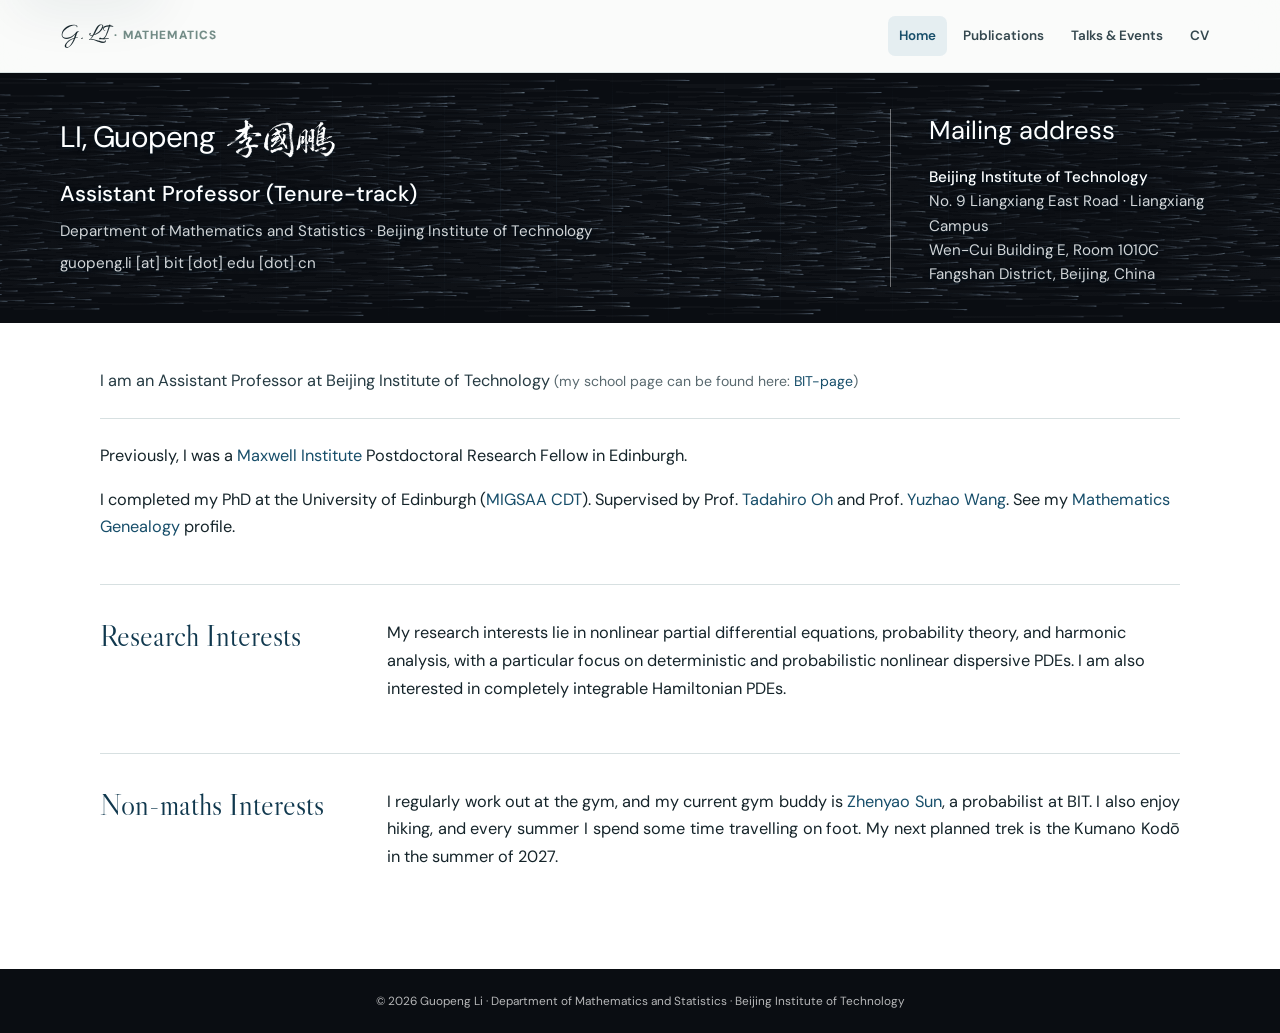
==== index.html @ e94bde42 "Animate denser ILW wave trains and a gradual Home opening" ====
<!doctype html>
<html lang="en">
<head>
  <!-- Google tag (gtag.js) -->
  <script async src="https://www.googletagmanager.com/gtag/js?id=G-VS8TDJE1BZ"></script>
  <script>
    window.dataLayer = window.dataLayer || [];
    function gtag(){dataLayer.push(arguments);}
    gtag('js', new Date());
    gtag('config', 'G-VS8TDJE1BZ');
  </script>
  <meta charset="utf-8">
  <meta name="viewport" content="width=device-width, initial-scale=1">
  <meta name="description" content="Academic homepage of Guopeng Li (李國鵬), Assistant Professor of Mathematics at Beijing Institute of Technology, working on nonlinear PDEs and harmonic analysis.">
  <meta name="theme-color" content="#123f57">
  <meta name="robots" content="index, follow">
  <title>Home · Guopeng Li</title>
  <link rel="canonical" href="https://guopengli-11.github.io/">
  <link rel="icon" href="/favicon.ico?v=black-g" sizes="16x16 32x32 48x48">
  <link rel="icon" href="/favicon.svg?v=black-g" type="image/svg+xml" sizes="any">
  <link rel="stylesheet" href="styles.css?v=20261124-13">
  <link rel="stylesheet" href="title-fonts.css?v=20260813-1">
  <script type="application/ld+json">
  {
    "@context": "https://schema.org",
    "@type": "Person",
    "name": "Guopeng Li",
    "alternateName": ["LI, Guopeng", "李國鵬"],
    "url": "https://guopengli-11.github.io/",
    "jobTitle": "Assistant Professor",
    "affiliation": {
      "@type": "CollegeOrUniversity",
      "name": "Beijing Institute of Technology"
    },
    "sameAs": [
      "https://math.bit.edu.cn/szdw/jgml/glyjrsxx/lgp/index.htm",
      "https://arxiv.org/a/li_g_5",
      "https://scholar.google.com/citations?user=P3JlFzUAAAAJ&hl=en",
      "https://www.mathgenealogy.org/id.php?id=293318"
    ]
  }
  </script>
</head>
<body>
  <a class="skip-link" href="#main">Skip to content</a>
  <header class="site-header">
    <div class="header-inner">
      <a class="wordmark" href="index.html">G. LI <span>· Mathematics</span></a>
      <nav aria-label="Primary navigation"><ul class="nav-list">
        <li><a href="index.html" aria-current="page">Home</a></li>
        <li><a href="publications.html">Publications</a></li>
        <li><a href="talks.html">Talks & Events</a></li>
        <li><a href="cv.html">CV</a></li>
      </ul></nav>
    </div>
  </header>
  <main id="main">
    <section class="hero home-wave-hero">
      <canvas class="home-ilw-canvas" aria-hidden="true"></canvas>
      <div class="hero-inner">
        <div class="hero-copy">
          <h1>LI, Guopeng <img class="chinese-name-mark" src="assets/chinese-name-mifu.webp" alt="李國鵬"></h1>
          <p class="hero-role">Assistant Professor (Tenure-track)</p>
          <p class="hero-affiliation">Department of Mathematics and Statistics · Beijing Institute of Technology</p>
          <p class="hero-email"><span>guopeng.li [at] bit [dot] edu [dot] cn</span></p>
        </div>
        <address class="hero-address"><h2>Mailing address</h2><p><strong class="hero-address-institution">Beijing Institute of Technology</strong><br>No. 9 Liangxiang East Road · Liangxiang Campus<br>Wen-Cui Building E, Room 1010C<br>Fangshan District, Beijing, China</p></address>
      </div>
    </section>
    <section class="page-main alt"><div class="section-inner home-profile">
      <div class="prose profile-intro">
        <div class="career-stage">
          <p class="lead">I am an Assistant Professor at Beijing Institute of Technology <span class="school-page">(my school page can be found here: <a href="https://math.bit.edu.cn/szdw/jgml/glyjrsxx/lgp/index.htm">BIT-page</a>)</span></p>
        </div>
        <div class="career-stage">
          <p>Previously, I was a <a href="https://www.maxwell.ac.uk/">Maxwell Institute</a> Postdoctoral Research Fellow in Edinburgh.</p>
          <p>I completed my PhD at the University of Edinburgh (<a href="https://www.maxwell.ac.uk/graduate-school/">MIGSAA CDT</a>). Supervised by Prof. <a href="https://www.maths.ed.ac.uk/~toh/">Tadahiro Oh</a> and Prof. <a href="https://web.mat.bham.ac.uk/Y.Wang/">Yuzhao Wang</a>. See my <a href="https://www.mathgenealogy.org/id.php?id=293318">Mathematics Genealogy</a> profile.</p>
        </div>
      </div>
      <div class="profile-section"><h2>Research Interests</h2><div class="prose">
        <p>My research interests lie in nonlinear partial differential equations, probability theory, and harmonic analysis, with a particular focus on deterministic and probabilistic nonlinear dispersive PDEs. I am also interested in completely integrable Hamiltonian PDEs.</p>
      </div></div>
      <div class="profile-section non-maths-section"><h2>Non-maths Interests</h2><div class="prose"><p>I regularly work out at the gym, and my current gym buddy is <a href="https://zhenyao-sun.github.io/">Zhenyao Sun</a>, a probabilist at BIT. I also enjoy hiking, and every summer I spend some time travelling on foot. My next planned trek is the Kumano Kodō in the summer of 2027.</p></div></div>
    </div></section>
  </main>
  <footer>
    <div class="footer-inner">
      <div class="footer-bottom"><span>© <span id="year"></span> Guopeng Li · Department of Mathematics and Statistics · Beijing Institute of Technology</span></div>
    </div>
  </footer>
  <script src="site.js"></script>
  <script type="module" src="ilw-hero.js?v=20261124-9"></script>
</body>
</html>
---- styles.css ----
/* Fonts are served from this repository so the site has no Google Fonts dependency. */
    @font-face {
      font-family: "Allura";
      src: url("assets/fonts/allura-latin-400-normal.woff2?v=20260720-2") format("woff2");
      font-style: normal;
      font-weight: 400;
      font-display: swap;
    }
    @font-face {
      font-family: "DM Sans";
      src: url("assets/fonts/dm-sans-latin-400-normal.woff2") format("woff2");
      font-style: normal;
      font-weight: 400;
      font-display: swap;
    }
    @font-face {
      font-family: "DM Sans";
      src: url("assets/fonts/dm-sans-latin-500-normal.woff2") format("woff2");
      font-style: normal;
      font-weight: 500;
      font-display: swap;
    }
    @font-face {
      font-family: "DM Sans";
      src: url("assets/fonts/dm-sans-latin-600-normal.woff2") format("woff2");
      font-style: normal;
      font-weight: 600;
      font-display: swap;
    }
    @font-face {
      font-family: "DM Sans";
      src: url("assets/fonts/dm-sans-latin-700-normal.woff2") format("woff2");
      font-style: normal;
      font-weight: 700;
      font-display: swap;
    }
    @font-face {
      font-family: "Libre Caslon Display";
      src: url("assets/fonts/libre-caslon-display-latin-400-normal.woff2") format("woff2");
      font-style: normal;
      font-weight: 400;
      font-display: swap;
    }

    :root {
      --paper: #f4f6f4;
      --surface: #ffffff;
      --ink: #15242a;
      --muted: #59696f;
      --blue: #174e6a;
      --blue-deep: #10384e;
      --blue-soft: #e5eef1;
      --sage: #738c87;
      --sand: #d8c7a5;
      --line: #d7e0e1;
      --shadow: 0 20px 55px rgba(19, 54, 69, .09);
      --content: 1160px;
      --hero-min-height: 250px;
    }

    * { box-sizing: border-box; }
    html { scroll-behavior: smooth; scroll-padding-top: 88px; }
    body {
      margin: 0;
      background: var(--paper);
      color: var(--ink);
      font-family: "DM Sans", "Helvetica Neue", "Segoe UI", Arial, "PingFang SC", "Microsoft YaHei", sans-serif;
      font-size: 16px;
      line-height: 1.7;
    }
    a { color: var(--blue); text-decoration: none; }
    a:hover { color: var(--blue-deep); }
    button, input { font: inherit; }
    .skip-link {
      position: fixed; left: 18px; top: -60px; z-index: 1000;
      padding: 10px 14px; background: var(--surface); color: var(--blue-deep);
      border-radius: 8px; box-shadow: var(--shadow);
    }
    .skip-link:focus { top: 16px; }

    .site-header {
      position: sticky; top: 0; z-index: 50;
      border-bottom: 1px solid rgba(215,224,225,.9);
      background: rgba(250,251,250,.92);
      backdrop-filter: blur(15px);
    }
    .header-inner {
      width: min(var(--content), calc(100% - 42px));
      min-height: 72px; margin: auto;
      display: flex; align-items: center; justify-content: space-between; gap: 24px;
    }
    .wordmark {
      display: inline-flex; align-items: baseline; gap: 5px;
      color: var(--ink); text-decoration: none;
      font-family: "Allura", "Brush Script MT", "Segoe Script", cursive; font-size: 1.48rem; font-style: normal; font-weight: 400;
      letter-spacing: .01em; line-height: 1;
      -webkit-text-stroke: .08px currentColor;
    }
    .wordmark span { color: var(--sage); font-family: "DM Sans", "Helvetica Neue", "Segoe UI", Arial, sans-serif; font-size: .74rem; font-style: normal; font-weight: 700; letter-spacing: .1em; text-transform: uppercase; }
    .nav-list { display: flex; align-items: center; gap: 5px; margin: 0; padding: 0; list-style: none; }
    .nav-list a {
      display: block; padding: 9px 11px; border-radius: 7px;
      color: #34474e; font-size: .84rem; font-weight: 600; text-decoration: none;
    }
    .nav-list a:hover, .nav-list a.is-active { background: var(--blue-soft); color: var(--blue); }

    .hero {
      --hero-ink: #fff;
      --hero-letter-shadow: 0 1px 2px #0a1721, 0 0 1px #08141d, 0 1px 5px rgba(8,20,29,.72);
      position: relative; overflow: hidden; isolation: isolate;
      min-height: var(--hero-min-height); display: grid; align-items: center;
      background: #0a0d12;
    }
    .home-wave-hero::before {
      position: absolute; inset: 0; content: ""; pointer-events: none;
      background-image: linear-gradient(#23303b 1px, transparent 1px),
        linear-gradient(90deg, #23303b 1px, transparent 1px);
      background-size: 56px 56px; background-position: center;
      opacity: .43;
      mask-image: radial-gradient(ellipse at center, #000 2%, transparent 78%);
    }
    .home-ilw-canvas {
      position: absolute; inset: 0; display: block; width: 100%; height: 100%;
      pointer-events: none;
    }
    .home-wave-hero::after {
      position: absolute; inset: 0; content: ""; pointer-events: none;
      background: radial-gradient(ellipse 58% 65% at 14% 50%, rgba(10,13,18,.56), transparent),
        radial-gradient(ellipse 30% 61% at 84% 50%, rgba(10,13,18,.62), transparent);
    }
    .hero-inner {
      position: relative; z-index: 1;
      width: min(var(--content), calc(100% - 42px)); margin: auto; padding: 22px 0;
      display: grid; grid-template-columns: minmax(0,1fr) 330px; align-items: center; gap: 72px;
    }
    .hero-copy { max-width: 710px; color: var(--hero-ink); text-shadow: var(--hero-letter-shadow); }
    .eyebrow { margin: 0 0 18px; color: rgba(255,255,255,.74); font-size: .76rem; font-weight: 700; letter-spacing: .18em; text-transform: uppercase; }
    .hero h1 {
      display: flex; flex-wrap: wrap; align-items: baseline; gap: 12px;
      margin: 0; color: inherit; font-family: "Libre Caslon Display", Georgia, serif;
      font-size: clamp(1.45rem, 2.6vw, 1.85rem); font-weight: 400; letter-spacing: -.025em; line-height: 1.15;
    }
    .hero h1 .chinese-name-mark {
      width: 108px; height: auto; align-self: center;
      filter: brightness(0) invert(1) drop-shadow(0 1px 1px #0a1721);
    }
    .hero-role { margin: 18px 0 6px; font-size: clamp(1.08rem, 2vw, 1.35rem); font-weight: 500; }
    .hero-affiliation { margin: 0; }
    .hero-email { margin: 8px 0 0; }
    .hero-email span { color: inherit; }
    .hero-address { margin: 0; padding-left: 38px; border-left: 1px solid rgba(255,255,255,.4); color: var(--hero-ink); text-shadow: var(--hero-letter-shadow); font-style: normal; }
    .hero-address h2 { margin: 0 0 12px; color: inherit; font-family: "Libre Caslon Display", Georgia, serif; font-size: 1.6rem; font-weight: 400; }
    .home-wave-hero h1, .home-wave-hero .hero-address h2 { font-family: inherit; }
    .hero-address p { margin: 0; }
    .hero-address-institution { color: var(--hero-ink); font-weight: 500; }
    .hero-actions { display: flex; flex-wrap: wrap; gap: 12px; margin-top: 33px; }
    .button {
      display: inline-flex; min-height: 44px; align-items: center; justify-content: center; gap: 8px;
      padding: 10px 17px; border: 1px solid rgba(255,255,255,.48); border-radius: 7px;
      color: #fff; font-size: .88rem; font-weight: 700; text-decoration: none;
      transition: transform .16s ease, background .16s ease;
    }
    .button:hover { transform: translateY(-1px); background: rgba(255,255,255,.13); color: #fff; }
    .button.primary { border-color: #fff; background: #fff; color: var(--blue-deep); }
    .button.primary:hover { background: #edf3f4; color: var(--blue-deep); }

    main { overflow: hidden; }
    .section { padding: 92px 0; }
    .section.alt { background: var(--surface); }
    .section-inner { width: min(var(--content), calc(100% - 42px)); margin: auto; }
    .section-head { display: grid; grid-template-columns: 220px minmax(0,1fr); gap: 45px; margin-bottom: 45px; }
    .section-kicker { margin: 4px 0 0; color: var(--sage); font-size: .75rem; font-weight: 700; letter-spacing: .16em; text-transform: uppercase; }
    .section-title { margin: 0; color: var(--blue-deep); font-family: "Libre Caslon Display", Georgia, serif; font-size: clamp(2.15rem, 4.8vw, 3.65rem); font-weight: 400; letter-spacing: -.04em; line-height: 1.05; }
    .section-intro { max-width: 760px; margin: 18px 0 0; color: var(--muted); font-size: 1.03rem; }

    .about-grid { display: grid; grid-template-columns: minmax(0,1.25fr) minmax(300px,.75fr); gap: 60px; align-items: start; }
    .prose { font-size: 1.02rem; }
    .prose p { margin-top: 0; }
    .prose .lead { margin-bottom: 3px; color: #263b43; font-family: inherit; font-size: inherit; font-weight: 400; line-height: inherit; }
    .prose .school-page { margin: 0; color: var(--muted); font-size: .88rem; }
    .home-profile { max-width: 1080px; }
    .profile-intro { padding-bottom: 20px; }
    .career-stage { padding: 23px 0; }
    .career-stage:first-child { padding-top: 0; }
    .career-stage + .career-stage { border-top: 1px solid var(--line); }
    .career-stage > p:last-child { margin-bottom: 0; }
    .thesis-highlight { display: grid; grid-template-columns: 125px minmax(0,1fr); gap: 24px; align-items: center; margin-top: 18px; padding: 18px 20px; border: 1px solid var(--line); border-left: 3px solid var(--blue); border-radius: 8px; background: #f8faf9; font-style: normal; }
    .thesis-highlight span { color: var(--sage); font-size: .7rem; font-weight: 700; letter-spacing: .12em; text-transform: uppercase; }
    .thesis-highlight a { color: var(--blue-deep); font-family: Georgia, serif; font-size: 1rem; line-height: 1.45; }
    .thesis-details p { margin: 7px 0 0; color: var(--muted); font-size: .8rem; line-height: 1.5; }
    .thesis-details p a { font-family: inherit; font-size: inherit; }
    .profile-section { display: grid; grid-template-columns: 245px minmax(0,1fr); gap: 42px; padding: 34px 0; border-top: 1px solid var(--line); }
    .profile-section h2 { margin: 0; color: var(--blue-deep); font-family: "Libre Caslon Display", Georgia, serif; font-size: 1.85rem; font-weight: 400; line-height: 1.15; white-space: nowrap; }
    .non-maths-section .prose p { text-align: justify; text-justify: inter-word; }
    .info-card { padding: 28px; border: 1px solid var(--line); border-radius: 12px; background: #f9faf9; box-shadow: 0 12px 35px rgba(19,54,69,.05); }
    .info-card h3 { margin: 0 0 18px; color: var(--blue-deep); font-family: Georgia, serif; font-size: 1.25rem; }
    .info-list { display: grid; gap: 14px; margin: 0; }
    .info-list div { padding-bottom: 14px; border-bottom: 1px solid var(--line); }
    .info-list div:last-child { padding-bottom: 0; border: 0; }
    .info-list dt { margin-bottom: 3px; color: var(--sage); font-size: .7rem; font-weight: 700; letter-spacing: .1em; text-transform: uppercase; }
    .info-list dd { margin: 0; color: #2e4148; font-size: .91rem; }

    .research-grid { display: grid; grid-template-columns: repeat(3,1fr); gap: 18px; }
    .research-card { position: relative; min-height: 255px; padding: 28px; border: 1px solid var(--line); border-radius: 12px; background: var(--surface); }
    .research-card::before { display: block; width: 34px; height: 3px; margin-bottom: 40px; background: var(--sand); content: ""; }
    .research-card .number { position: absolute; right: 22px; top: 20px; color: #dfe7e8; font-family: Georgia, serif; font-size: 2.3rem; }
    .research-card h3 { margin: 0 0 11px; color: var(--blue-deep); font-family: Georgia, serif; font-size: 1.27rem; }
    .research-card p { margin: 0; color: var(--muted); font-size: .92rem; }
    .thesis-card { display: grid; grid-template-columns: 155px minmax(0,1fr); gap: 26px; margin-top: 18px; padding: 28px; border-radius: 12px; background: var(--blue-deep); color: #fff; }
    .thesis-card .label { color: rgba(255,255,255,.62); font-size: .72rem; font-weight: 700; letter-spacing: .13em; text-transform: uppercase; }
    .thesis-card p { margin: 0; font-family: Georgia, serif; font-size: 1.2rem; line-height: 1.5; }
    .thesis-card a { color: #fff; }

    .resource-links { display: flex; flex-wrap: wrap; gap: 9px; margin-top: 23px; }
    .pill-link { padding: 7px 12px; border: 1px solid #c7d6d9; border-radius: 999px; color: var(--blue); font-size: .78rem; font-weight: 700; text-decoration: none; }
    .pill-link:hover { background: var(--blue-soft); }
    .publication-tools { display: flex; justify-content: space-between; align-items: center; gap: 20px; margin-bottom: 24px; }
    .search-wrap { position: relative; width: min(100%,460px); }
    .search-wrap input { width: 100%; min-height: 46px; padding: 10px 15px 10px 42px; border: 1px solid #bfd0d4; border-radius: 8px; background: #fff; color: var(--ink); outline: none; }
    .search-wrap input:focus { border-color: var(--blue); box-shadow: 0 0 0 3px rgba(23,78,106,.1); }
    .search-wrap::before { position: absolute; left: 15px; top: 11px; color: var(--sage); content: "⌕"; font-size: 1.2rem; }
    .result-count { color: var(--muted); font-size: .84rem; white-space: nowrap; }
    .publication-list { margin: 0; padding: 0; border-top: 1px solid var(--line); list-style: none; }
    .publication-item { display: grid; grid-template-columns: 64px minmax(0,1fr); gap: 22px; padding: 25px 4px; border-bottom: 1px solid var(--line); }
    .publication-item.is-hidden { display: none; }
    .pub-number { color: #9aa9ad; font-family: Georgia, serif; font-size: 1.25rem; }
    .pub-title { margin: 0 0 5px; color: var(--blue-deep); font-family: Georgia, serif; font-size: 1rem; font-weight: 600; line-height: 1.42; }
    .pub-title a { color: inherit; text-decoration-thickness: 1px; }
    .pub-authors, .pub-venue { margin: 0; color: var(--muted); font-size: .82rem; }
    .pub-venue { margin-top: 4px; color: var(--ink); font-weight: 400; }
    .pub-journal { font-weight: 700; }
    .pub-links { display: flex; flex-wrap: wrap; gap: 8px; margin-top: 10px; }
    .pub-links a { color: var(--blue); font-size: .72rem; font-weight: 700; letter-spacing: .05em; text-decoration: none; text-transform: uppercase; }
    .show-button { display: block; margin: 28px auto 0; padding: 10px 18px; border: 1px solid var(--blue); border-radius: 7px; background: transparent; color: var(--blue); font-weight: 700; cursor: pointer; }
    .show-button:hover { background: var(--blue-soft); }

    .event-feature { display: grid; grid-template-columns: 160px minmax(0,1fr) auto; gap: 24px; align-items: center; margin-bottom: 30px; padding: 25px 28px; border: 1px solid #bfd1d6; border-radius: 12px; background: linear-gradient(120deg,#f1f6f6,#fff); }
    .event-date { color: var(--blue); font-size: .78rem; font-weight: 700; letter-spacing: .1em; text-transform: uppercase; }
    .event-feature h3 { margin: 0 0 5px; color: var(--blue-deep); font-family: Georgia, serif; font-size: 1.25rem; }
    .event-feature p { margin: 0; color: var(--muted); font-size: .9rem; }
    .event-feature a { white-space: nowrap; font-size: .82rem; font-weight: 700; }
    .year-stack { display: grid; gap: 12px; }
    details.year-group { border: 1px solid var(--line); border-radius: 10px; background: #fff; }
    details.year-group > summary { display: grid; grid-template-columns: minmax(0,1fr) 92px 20px; align-items: center; gap: 12px; padding: 17px 20px; color: var(--blue-deep); cursor: pointer; font-family: Georgia, serif; font-size: 1.12rem; list-style: none; }
    details.year-group > summary::-webkit-details-marker { display: none; }
    details.year-group > summary span { color: var(--muted); font-family: "DM Sans",sans-serif; font-size: .76rem; text-align: right; white-space: nowrap; }
    details.year-group > summary::after { color: var(--sage); content: "+"; font-family: "DM Sans",sans-serif; font-size: 1.2rem; text-align: center; }
    details.year-group[open] > summary::after { content: "−"; }
    .event-list { margin: 0; padding: 0 20px 14px; list-style: none; }
    .event-list li { padding: 12px 0 12px 18px; border-top: 1px solid #e6ebec; color: #40535a; font-size: .9rem; position: relative; }
    .event-list li::before { position: absolute; left: 1px; top: 21px; width: 5px; height: 5px; border-radius: 50%; background: var(--sand); content: ""; }
    .conference-grid { display: grid; grid-template-columns: 1fr; border-top: 1px solid var(--line); }
    .conference-card { display: grid; grid-template-columns: 145px minmax(0,1fr); column-gap: 22px; row-gap: 1px; padding: 25px 4px; border-bottom: 1px solid var(--line); background: transparent; color: var(--ink); }
    .conference-card .year { padding-top: 3px; color: #89999e; font-size: .72rem; font-weight: 700; letter-spacing: .1em; }
    .conference-card h3 { margin: 0; color: var(--blue-deep); font-family: Georgia, serif; font-size: 1.08rem; line-height: 1.35; }
    .conference-card p { grid-column: 2; margin: 0; color: var(--muted); font-size: .84rem; line-height: 1.4; }
    .conference-card a { color: inherit; }

    .cv-grid { display: grid; grid-template-columns: 1fr; gap: 0; }
    .cv-grid > div { padding: 34px 0; border-bottom: 1px solid var(--line); }
    .cv-grid > div:first-child { padding-top: 0; }
    .cv-teaching { margin-top: 52px; padding-top: 46px; border-top: 1px solid var(--line); }
    .subsection-title { margin: 0 0 20px; color: var(--blue-deep); font-family: Georgia, serif; font-size: 1.35rem; }
    .timeline { margin: 0; padding: 0; list-style: none; }
    .timeline li { position: relative; display: grid; grid-template-columns: 190px minmax(0,1fr); column-gap: 22px; row-gap: 0; padding: 0 0 23px 27px; border-left: 1px solid #c6d3d5; }
    .timeline li:last-child { padding-bottom: 0; }
    .timeline li::before { position: absolute; left: -5px; top: 6px; width: 9px; height: 9px; border: 2px solid var(--surface); border-radius: 50%; background: var(--blue); box-shadow: 0 0 0 1px var(--blue); content: ""; }
    .timeline time { color: var(--sage); font-size: .72rem; font-weight: 700; letter-spacing: .06em; text-transform: uppercase; }
    .timeline li p { grid-column: 2; }
    .timeline strong { display: block; color: #263b43; font-size: .94rem; line-height: 1.35; }
    .timeline p { margin: -1px 0 0; color: var(--muted); font-size: .82rem; line-height: 1.4; }
    .award-list { display: grid; gap: 11px; margin: 0; padding: 0; list-style: none; }
    .award-list li { padding: 14px 16px; border-left: 3px solid var(--sand); background: #f7f9f8; color: #40535a; font-size: .88rem; }
    .award-list time { display: block; color: var(--sage); font-size: .7rem; font-weight: 700; text-transform: uppercase; }
    .grant-list time { display: inline; margin-right: 5px; }
    .grant-list time::after { content: " ·"; }

    .teaching-grid { display: grid; grid-template-columns: .85fr 1.15fr; gap: 22px; }
    .teaching-card { padding: 27px; border: 1px solid var(--line); border-radius: 11px; background: var(--surface); }
    .teaching-card h3 { margin: 0 0 19px; color: var(--blue-deep); font-family: Georgia, serif; font-size: 1.25rem; }
    .course-list { margin: 0; padding: 0; list-style: none; }
    .course-list li { padding: 11px 0; border-top: 1px solid #e3e9ea; color: #40535a; font-size: .88rem; }
    .course-list li:first-child { border-top: 0; padding-top: 0; }
    .course-list time { display: block; color: var(--sage); font-size: .69rem; font-weight: 700; text-transform: uppercase; }
    .supervision-note { color: var(--muted); font-size: .87rem; }

    .personal-strip { padding: 42px 0; background: var(--blue-deep); color: #fff; }
    .personal-inner { width: min(var(--content),calc(100% - 42px)); margin: auto; display: grid; grid-template-columns: 210px 1fr; gap: 42px; align-items: start; }
    .personal-inner h2 { margin: 0; font-family: "Libre Caslon Display",Georgia,serif; font-size: 2rem; font-weight: 400; }
    .personal-inner p { margin: 0; color: rgba(255,255,255,.76); }
    .personal-inner a { color: #fff; }

    footer { padding: 22px 0; background: #0a0d12; color: rgba(255,255,255,.7); }
    .footer-inner { width: min(900px,calc(100% - 42px)); margin: auto; }
    .footer-top { display: grid; grid-template-columns: 1fr 1fr; gap: 60px; padding-bottom: 38px; border-bottom: 1px solid rgba(255,255,255,.13); }
    .footer-top h2 { margin: 0 0 13px; color: #fff; font-family: "Libre Caslon Display",Georgia,serif; font-size: 2rem; font-weight: 400; }
    .footer-top p { margin: 0; font-size: .88rem; }
    .footer-top a { color: #fff; }
    .footer-bottom { display: flex; justify-content: center; gap: 20px; padding: 0; text-align: center; font-size: .74rem; }

    @media (max-width: 930px) {
      .hero-inner { grid-template-columns: minmax(0,1fr) 280px; gap: 38px; }
      .section-head { grid-template-columns: 1fr; gap: 8px; }
      .about-grid { grid-template-columns: 1fr; gap: 28px; }
      .profile-section { grid-template-columns: 1fr; gap: 12px; }
      .thesis-highlight { grid-template-columns: 1fr; gap: 6px; }
      .research-grid { grid-template-columns: 1fr 1fr; }
      .research-card:last-child { grid-column: 1 / -1; }
      .teaching-grid { grid-template-columns: 1fr; }
    }
    @media (max-width: 680px) {
      html { scroll-padding-top: 102px; }
      .header-inner, .hero-inner, .section-inner, .personal-inner, .footer-inner { width: min(100% - 28px,var(--content)); }
      .footer-inner { width: min(900px,100% - 28px); }
      .header-inner { flex-direction: column; align-items: stretch; gap: 5px; padding: 10px 0 6px; }
      .wordmark { align-self: flex-start; }
      .wordmark span { display: none; }
      .nav-list { flex-wrap: wrap; gap: 4px; }
      .nav-list li { flex: 1 0 auto; }
      .nav-list a {
        display: flex; align-items: center; justify-content: center;
        min-width: 44px; min-height: 44px; padding: 4px 6px;
        white-space: nowrap;
      }
      .home-wave-hero::after {
        background: linear-gradient(180deg, rgba(10,13,18,.45), rgba(10,13,18,.19) 50%, rgba(10,13,18,.46));
      }
      .hero-inner { grid-template-columns: 1fr; gap: 30px; }
      .hero-address { padding: 22px 0 0; border-top: 1px solid rgba(255,255,255,.4); border-left: 0; }
      .hero h1 { font-size: clamp(1.4rem,7vw,1.75rem); }
      .non-maths-section .prose p { text-align: left; }
      .section { padding: 68px 0; }
      .research-grid, .cv-grid, .conference-grid { grid-template-columns: 1fr; }
      .research-card:last-child { grid-column: auto; }
      .thesis-card { grid-template-columns: 1fr; gap: 7px; }
      .publication-tools { align-items: flex-start; flex-direction: column; }
      .publication-item { grid-template-columns: 38px minmax(0,1fr); gap: 10px; }
      .event-feature { grid-template-columns: 1fr; gap: 7px; }
      .event-feature a { margin-top: 8px; }
      .conference-card { grid-template-columns: 1fr; gap: 6px; }
      .conference-card p { grid-column: 1; margin-top: 0; }
      .timeline li { grid-template-columns: 1fr; row-gap: 3px; }
      .timeline li p { grid-column: 1; }
      .personal-inner, .footer-top { grid-template-columns: 1fr; gap: 18px; }
      .footer-bottom { flex-direction: column; }
    }
    @media (max-width: 360px) {
      .nav-list { gap: 2px; }
      .nav-list a { padding-inline: 3px; }
    }
    @media (prefers-reduced-motion: reduce) { html { scroll-behavior: auto; } * { transition: none !important; } }
  

/* Multi-page additions */
body { min-height: 100vh; display: flex; flex-direction: column; }
main { flex: 1; }
.nav-list a[aria-current="page"] { background: var(--blue-soft); color: var(--blue); }
.page-hero {
  position: relative; overflow: hidden; min-height: var(--hero-min-height); display: grid; align-items: center;
  background: linear-gradient(112deg, #4f6d7d 0%, #5a7685 52%, #647f8c 100%);
  color: #fff;
}
.page-hero::after {
  position: absolute; inset: 0; content: ""; pointer-events: none;
  background: linear-gradient(90deg, rgba(7,35,48,.08), transparent 58%);
}
.publications-hero {
  isolation: isolate;
  background: #0a0d12;
}
.publications-hero::before {
  position: absolute; inset: 0; content: ""; pointer-events: none;
  background-image: linear-gradient(#23303b 1px, transparent 1px),
    linear-gradient(90deg, #23303b 1px, transparent 1px);
  background-size: 56px 56px; background-position: center;
  opacity: .4;
  mask-image: radial-gradient(ellipse at 67% 50%, #000 6%, transparent 79%);
}
.publications-wave-canvas {
  position: absolute; inset: 0; display: block; width: 100%; height: 100%;
  pointer-events: none;
}
.publications-hero::after {
  background: radial-gradient(ellipse 48% 58% at 17% 50%, rgba(10,13,18,.69), transparent);
}
.publications-hero .page-hero-inner {
  text-shadow: 0 1px 3px #0a0d12;
}
@media (max-width: 680px) {
  .publications-hero::after {
    background: radial-gradient(ellipse 85% 62% at 20% 50%, rgba(10,13,18,.73), transparent);
  }
}
.math-motif { position: absolute; z-index: 0; top: 50%; right: 1.5%; width: min(34vw,420px); height: auto; transform: translateY(-50%); fill: none; stroke: rgba(255,255,255,.16); stroke-width: 1.15; vector-effect: non-scaling-stroke; pointer-events: none; }
.math-motif circle { fill: rgba(255,255,255,.14); stroke: rgba(255,255,255,.22); }
.math-motif .motif-faint { stroke: rgba(255,255,255,.08); }
.sea-wave-reference-motif { position: absolute; z-index: 0; top: 50%; left: 21%; width: min(78vw,930px); height: 145%; object-fit: cover; object-position: center 64%; transform: translateY(-50%); opacity: .27; mix-blend-mode: screen; filter: grayscale(1) contrast(1.16); -webkit-mask-image: linear-gradient(90deg,transparent 0%,rgba(0,0,0,.9) 12%,#000 24%,#000 88%,rgba(0,0,0,.78) 95%,transparent 100%); mask-image: linear-gradient(90deg,transparent 0%,rgba(0,0,0,.9) 12%,#000 24%,#000 88%,rgba(0,0,0,.78) 95%,transparent 100%); pointer-events: none; }
.chalk-reference-motif { position: absolute; z-index: 0; top: 50%; right: -1%; width: min(47vw,570px); height: auto; transform: translateY(-50%) rotate(-2.5deg); opacity: .31; mix-blend-mode: screen; filter: grayscale(1) contrast(1.22); -webkit-mask-image: linear-gradient(90deg,transparent 0%,rgba(0,0,0,.72) 13%,#000 48%,#000 92%,transparent 100%); mask-image: linear-gradient(90deg,transparent 0%,rgba(0,0,0,.72) 13%,#000 48%,#000 92%,transparent 100%); pointer-events: none; }
.milky-way-reference-motif { position: absolute; z-index: 0; top: 50%; right: 5%; width: min(82vw,960px); height: auto; transform: translateY(-50%) rotate(-1.5deg); opacity: .22; mix-blend-mode: screen; filter: grayscale(1) contrast(1.18); -webkit-mask-image: linear-gradient(90deg,transparent 0%,rgba(0,0,0,.82) 10%,#000 24%,#000 84%,rgba(0,0,0,.78) 94%,transparent 100%); mask-image: linear-gradient(90deg,transparent 0%,rgba(0,0,0,.82) 10%,#000 24%,#000 84%,rgba(0,0,0,.78) 94%,transparent 100%); pointer-events: none; }
.galaxy-reference-motif { position: absolute; z-index: 0; top: 50%; right: 0; width: min(32vw,375px); height: auto; transform: translateY(-50%) rotate(-7deg); opacity: .27; mix-blend-mode: screen; filter: grayscale(1) contrast(1.18); -webkit-mask-image: radial-gradient(circle at center,#000 28%,rgba(0,0,0,.9) 52%,transparent 76%); mask-image: radial-gradient(circle at center,#000 28%,rgba(0,0,0,.9) 52%,transparent 76%); pointer-events: none; }
.brownian-reference-motif { position: absolute; z-index: 0; top: 50%; left: -2%; width: min(61vw,710px); height: auto; transform: translateY(-50%) rotate(.8deg); opacity: .15; mix-blend-mode: screen; filter: grayscale(1); -webkit-mask-image: linear-gradient(90deg,transparent 0%,rgba(0,0,0,.94) 14%,#000 48%,rgba(0,0,0,.72) 69%,transparent 94%); mask-image: linear-gradient(90deg,transparent 0%,rgba(0,0,0,.94) 14%,#000 48%,rgba(0,0,0,.72) 69%,transparent 94%); pointer-events: none; }
.white-noise-reference-motif { position: absolute; z-index: 0; top: 50%; right: -1%; width: min(53vw,630px); height: auto; transform: translateY(-50%) rotate(-1.5deg); opacity: .2; mix-blend-mode: screen; filter: grayscale(1) contrast(1.3); -webkit-mask-image: radial-gradient(ellipse at 48% 50%,#000 18%,rgba(0,0,0,.9) 48%,transparent 79%); mask-image: radial-gradient(ellipse at 48% 50%,#000 18%,rgba(0,0,0,.9) 48%,transparent 79%); pointer-events: none; }
.page-hero.image {
  background:
    linear-gradient(90deg, rgba(9,39,54,.91), rgba(13,52,69,.55)),
    url("assets/guopeng-coast.jpg") center 72% / cover no-repeat;
}
.page-hero-inner {
  position: relative; z-index: 1; width: min(var(--content), calc(100% - 42px));
  margin: 0 auto; padding: 22px 0; text-align: left;
}
.ilw-limit-hero {
  isolation: isolate;
  background: #0a0d12;
}
.ilw-limit-hero::before {
  position: absolute; inset: 0; content: ""; pointer-events: none; opacity: .37;
  background-image: linear-gradient(#23303b 1px, transparent 1px),
    linear-gradient(90deg, #23303b 1px, transparent 1px);
  background-size: 56px 56px; background-position: center;
  mask-image: radial-gradient(ellipse at 60% 50%, #000 6%, transparent 82%);
}
.ilw-limit-hero > .ilw-limit-tracers {
  position: absolute; inset: 0; display: block; width: 100%; height: 100%;
  pointer-events: none;
}
.ilw-limit-hero::after {
  background: radial-gradient(ellipse 72% 57% at 24% 50%, rgba(10,13,18,.76), transparent);
}
.ilw-limit-hero .page-hero-inner { text-shadow: 0 1px 3px #0a0d12; }
@media (max-width: 680px) {
  .ilw-limit-hero::after {
    background: radial-gradient(ellipse 86% 62% at 23% 51%, rgba(10,13,18,.75), transparent);
  }
}
.page-hero .eyebrow { margin-bottom: 15px; }
.page-hero h1 {
  max-width: 850px; margin: 0; font-family: "Libre Caslon Display", Georgia, serif;
  font-size: clamp(3rem, 7vw, 5rem); font-weight: 400; letter-spacing: -.05em; line-height: 1;
}
.page-hero p:last-child {
  max-width: 680px; margin: 22px 0 0; color: rgba(255,255,255,.74); font-size: 1.02rem;
}
.hero-affiliation, .hero-email, .hero-address p,
.page-hero p:is(.publications-hero-copy, .talks-hero-copy) {
  color: rgba(255,255,255,.82); font-size: .95rem; line-height: 1.6;
}
.page-hero p:is(.publications-hero-copy, .talks-hero-copy) { max-width: 760px; margin: 0; }
.hero-resource-links {
  display: flex;
  flex-wrap: wrap;
  gap: 4px 20px;
  margin-top: 14px;
}
.hero-resource-links a {
  display: inline-flex;
  align-items: baseline;
  gap: .3em;
  color: #fff;
  font-size: .875rem;
  font-weight: 600;
  line-height: 1.8;
}
.hero-resource-links a span {
  color: rgba(255,255,255,.68);
  font-size: .8em;
}
.hero-resource-links a:hover,
.hero-resource-links a:focus-visible,
.talks-hero-copy a:hover,
.talks-hero-copy a:focus-visible {
  color: #d1edf7;
}
.hero-resource-links a:hover span,
.hero-resource-links a:focus-visible span {
  color: inherit;
}
.hero-resource-links a:focus-visible,
.talks-hero-copy a:focus-visible {
  outline: 2px solid currentColor;
  outline-offset: 3px;
}
.talks-hero-copy a {
  color: #fff; font-weight: 600; text-decoration: underline; text-underline-offset: .2em;
  white-space: nowrap;
}
.page-hero .cv-hero-copy { max-width: 980px; margin: 0; color: rgba(255,255,255,.82); font-size: .95rem; line-height: 1.6; }
.page-hero .cv-hero-note { max-width: none; margin: 12px 0 0; color: rgba(255,255,255,.65); font-size: .84rem; }
.talks-section { padding: 8px 0 44px; }
.talks-section + .talks-section { margin-top: 14px; padding-top: 48px; border-top: 1px solid var(--line); }
.talks-section .subsection-title { margin-top: 0; }
.breadcrumb { margin: 0 0 14px; color: rgba(255,255,255,.62); font-size: .75rem; letter-spacing: .09em; text-transform: uppercase; }
.breadcrumb a { color: inherit; text-decoration: none; }
.home-intro { padding: 72px 0; background: var(--surface); }
.home-intro-grid { display: grid; grid-template-columns: 1.25fr .75fr; gap: 60px; align-items: start; }
.home-intro h2 { margin: 0 0 20px; color: var(--blue-deep); font-family: "Libre Caslon Display",Georgia,serif; font-size: clamp(2.2rem,4vw,3.5rem); font-weight: 400; letter-spacing: -.04em; line-height: 1.1; }
.home-intro p { color: var(--muted); }
.page-grid { display: grid; grid-template-columns: repeat(3,1fr); gap: 18px; }
.page-card {
  display: flex; min-height: 230px; flex-direction: column; justify-content: space-between;
  padding: 27px; border: 1px solid var(--line); border-radius: 12px; background: var(--surface);
  color: inherit; text-decoration: none; transition: transform .18s ease, box-shadow .18s ease, border-color .18s ease;
}
.page-card:hover { transform: translateY(-3px); border-color: #b7cbd0; box-shadow: var(--shadow); color: inherit; }
.page-card .label { color: var(--sage); font-size: .7rem; font-weight: 700; letter-spacing: .12em; text-transform: uppercase; }
.page-card h3 { margin: 36px 0 10px; color: var(--blue-deep); font-family: Georgia,serif; font-size: 1.35rem; }
.page-card p { margin: 0; color: var(--muted); font-size: .88rem; }
.page-card .arrow { display: block; margin-top: 22px; color: var(--blue); font-weight: 700; }
.page-main { padding: 44px 0 48px; }
.page-main.alt { background: var(--surface); }
.content-prose { max-width: 820px; }
.content-prose h2 { margin: 46px 0 15px; color: var(--blue-deep); font-family: Georgia,serif; font-size: 1.55rem; }
.content-prose h2:first-child { margin-top: 0; }
.content-prose p { color: #40535a; }
.quick-links { display: flex; flex-wrap: wrap; gap: 9px; margin-top: 24px; }
.contact-grid { display: grid; grid-template-columns: .8fr 1.2fr; gap: 22px; }
.contact-card { padding: 30px; border: 1px solid var(--line); border-radius: 12px; background: var(--surface); }
.contact-card h2 { margin: 0 0 18px; color: var(--blue-deep); font-family: Georgia,serif; font-size: 1.45rem; }
.contact-card p { margin: 0; color: var(--muted); }
.back-home { display: inline-block; margin-top: 30px; font-size: .85rem; font-weight: 700; text-decoration: none; }
.no-results { padding: 35px 0; color: var(--muted); }
footer { margin-top: auto; }

@media (max-width: 930px) {
  .page-grid { grid-template-columns: 1fr 1fr; }
  .home-intro-grid { grid-template-columns: 1fr; gap: 28px; }
}
@media (max-width: 680px) {
  .page-hero-inner { width: min(100% - 28px,var(--content)); padding: 24px 0; }
  .math-motif { right: -90px; width: 300px; opacity: .65; }
  .chalk-reference-motif { right: -155px; width: 430px; opacity: .24; }
  .sea-wave-reference-motif { left: -35px; width: 600px; height: 145%; opacity: .17; }
  .milky-way-reference-motif { right: -25px; width: 620px; opacity: .16; }
  .galaxy-reference-motif { right: -90px; width: 290px; opacity: .2; }
  .brownian-reference-motif { left: -135px; width: 430px; opacity: .09; }
  .white-noise-reference-motif { right: -175px; width: 460px; opacity: .15; }
  .page-grid, .contact-grid { grid-template-columns: 1fr; }
  .page-main { padding: 36px 0 36px; }
}
---- title-fonts.css ----
/* Academic title typography aligned with arXiv's author-list style. */
.pub-title,
.thesis-highlight .thesis-details > a,
.organized-conferences .subsection-title,
.conference-card h3,
.event-feature h3 {
  font-family: "Lucida Grande", Helvetica, Arial, Verdana, sans-serif;
  font-weight: 700;
}
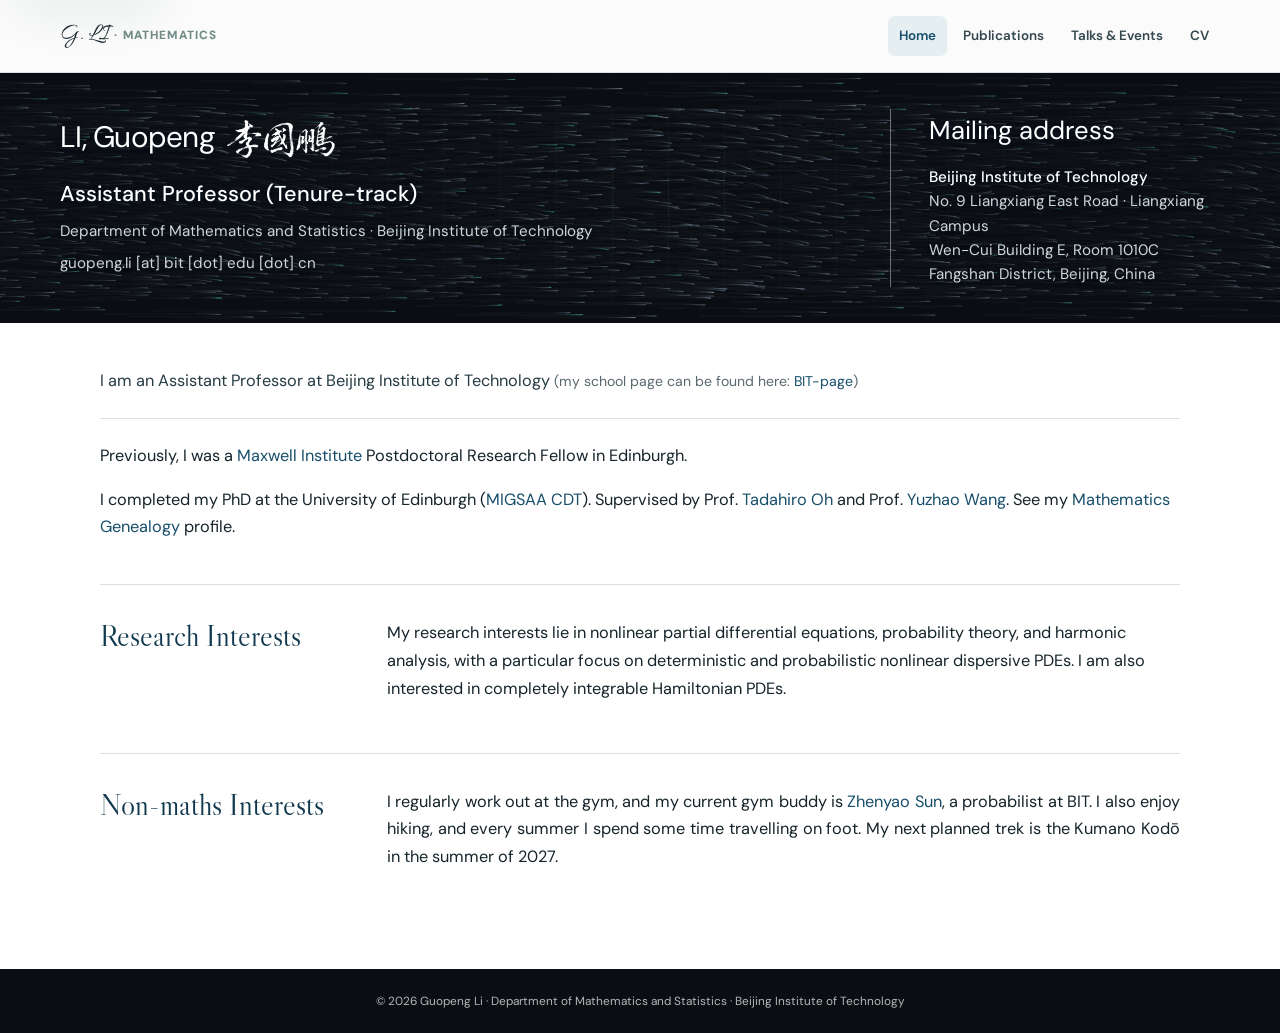
==== commit fb5a4b76: "Shorten the Home ILW opening to 650 ms" ====
--- a/index.html
+++ b/index.html
@@ -89,6 +89,6 @@
     </div>
   </footer>
   <script src="site.js"></script>
-  <script type="module" src="ilw-hero.js?v=20261124-9"></script>
+  <script type="module" src="ilw-hero.js?v=20261124-10"></script>
 </body>
 </html>
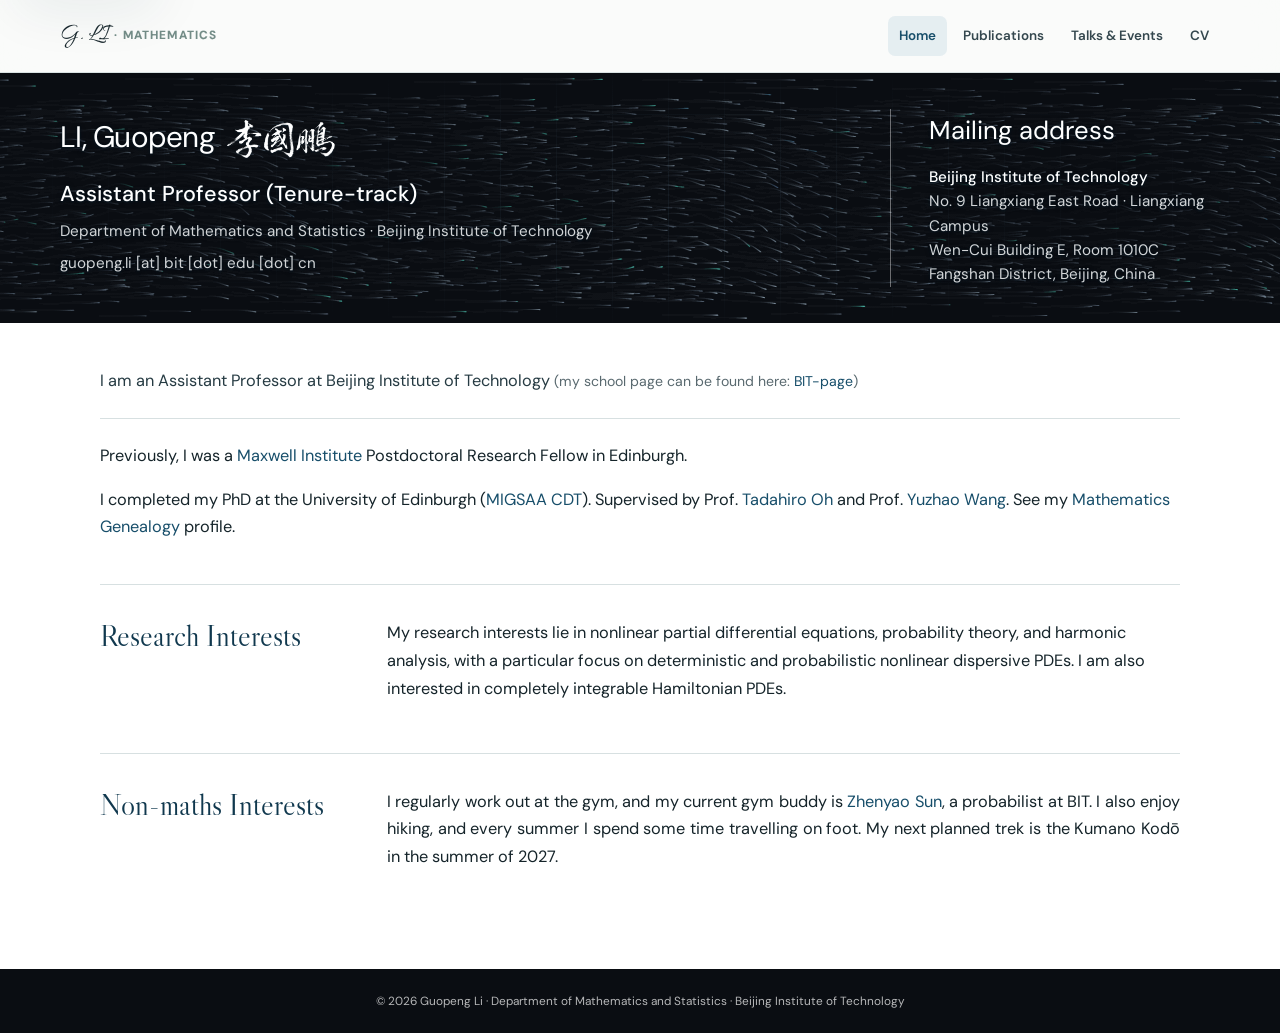
==== commit 2a604402: "Distinguish the ILW limits and open Home with an incipient wave" ====
--- a/index.html
+++ b/index.html
@@ -89,6 +89,6 @@
     </div>
   </footer>
   <script src="site.js"></script>
-  <script type="module" src="ilw-hero.js?v=20261124-10"></script>
+  <script type="module" src="ilw-hero.js?v=20261124-11"></script>
 </body>
 </html>
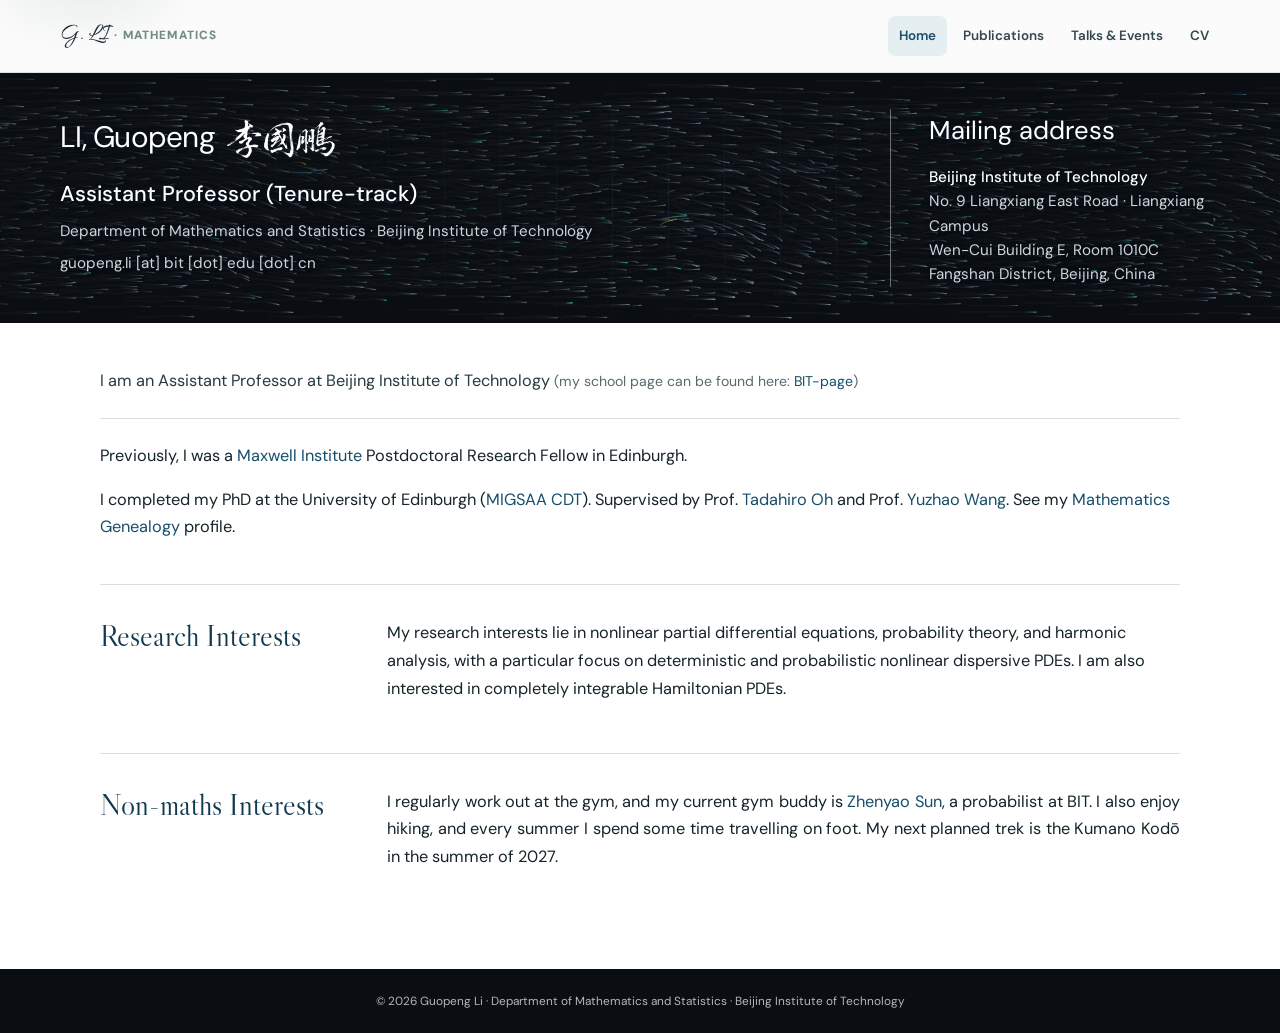
==== commit 2018366f: "Keep Home vortices moving and accentuate the ILW limits" ====
--- a/index.html
+++ b/index.html
@@ -89,6 +89,6 @@
     </div>
   </footer>
   <script src="site.js"></script>
-  <script type="module" src="ilw-hero.js?v=20261124-11"></script>
+  <script type="module" src="ilw-hero.js?v=20261124-12"></script>
 </body>
 </html>
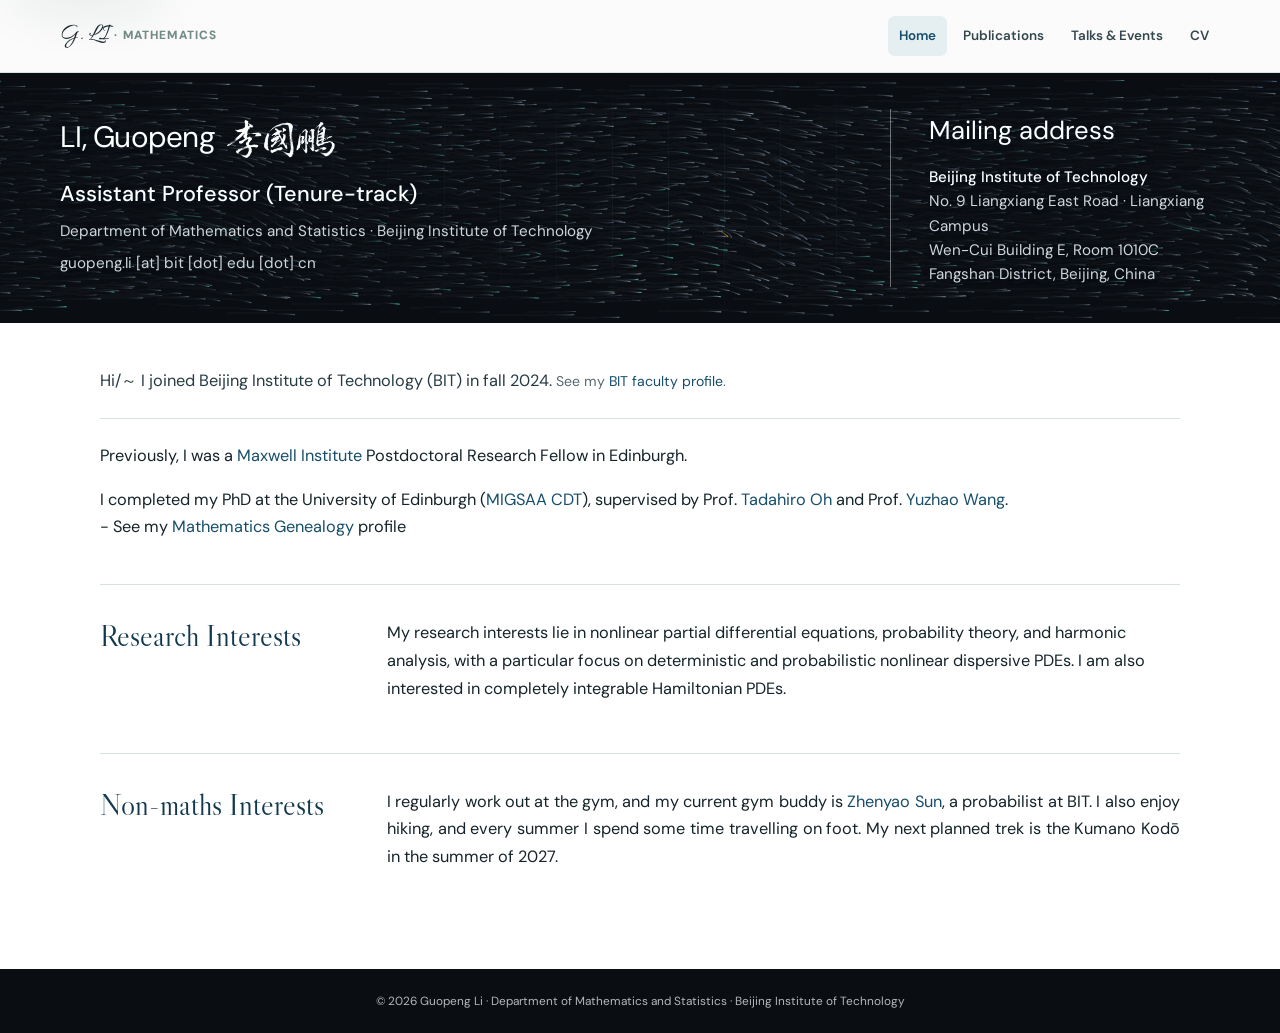
==== commit 640cd481: "Update Home and CV introductions" ====
--- a/index.html
+++ b/index.html
@@ -70,11 +70,12 @@
     <section class="page-main alt"><div class="section-inner home-profile">
       <div class="prose profile-intro">
         <div class="career-stage">
-          <p class="lead">I am an Assistant Professor at Beijing Institute of Technology <span class="school-page">(my school page can be found here: <a href="https://math.bit.edu.cn/szdw/jgml/glyjrsxx/lgp/index.htm">BIT-page</a>)</span></p>
+          <p class="lead">Hi/～ I joined Beijing Institute of Technology (BIT) in fall 2024. <span class="school-page">See my <a href="https://math.bit.edu.cn/szdw/jgml/glyjrsxx/lgp/index.htm">BIT faculty profile</a>.</span></p>
         </div>
         <div class="career-stage">
           <p>Previously, I was a <a href="https://www.maxwell.ac.uk/">Maxwell Institute</a> Postdoctoral Research Fellow in Edinburgh.</p>
-          <p>I completed my PhD at the University of Edinburgh (<a href="https://www.maxwell.ac.uk/graduate-school/">MIGSAA CDT</a>). Supervised by Prof. <a href="https://www.maths.ed.ac.uk/~toh/">Tadahiro Oh</a> and Prof. <a href="https://web.mat.bham.ac.uk/Y.Wang/">Yuzhao Wang</a>. See my <a href="https://www.mathgenealogy.org/id.php?id=293318">Mathematics Genealogy</a> profile.</p>
+          <p>I completed my PhD at the University of Edinburgh (<a href="https://www.maxwell.ac.uk/graduate-school/">MIGSAA CDT</a>), supervised by Prof. <a href="https://www.maths.ed.ac.uk/~toh/">Tadahiro Oh</a> and Prof. <a href="https://web.mat.bham.ac.uk/Y.Wang/">Yuzhao Wang</a>.<br>
+            - See my <a href="https://www.mathgenealogy.org/id.php?id=293318">Mathematics Genealogy</a> profile</p>
         </div>
       </div>
       <div class="profile-section"><h2>Research Interests</h2><div class="prose">
--- a/styles.css
+++ b/styles.css
@@ -484,7 +484,7 @@
   color: #fff; font-weight: 600; text-decoration: underline; text-underline-offset: .2em;
   white-space: nowrap;
 }
-.page-hero .cv-hero-copy { max-width: 980px; margin: 0; color: rgba(255,255,255,.82); font-size: .95rem; line-height: 1.6; }
+.page-hero .cv-hero-copy { max-width: 50%; margin: 0; color: rgba(255,255,255,.82); font-size: .95rem; line-height: 1.6; }
 .page-hero .cv-hero-note { max-width: none; margin: 12px 0 0; color: rgba(255,255,255,.65); font-size: .84rem; }
 .talks-section { padding: 8px 0 44px; }
 .talks-section + .talks-section { margin-top: 14px; padding-top: 48px; border-top: 1px solid var(--line); }
@@ -527,6 +527,7 @@
 }
 @media (max-width: 680px) {
   .page-hero-inner { width: min(100% - 28px,var(--content)); padding: 24px 0; }
+  .page-hero .cv-hero-copy { max-width: 100%; }
   .math-motif { right: -90px; width: 300px; opacity: .65; }
   .chalk-reference-motif { right: -155px; width: 430px; opacity: .24; }
   .sea-wave-reference-motif { left: -35px; width: 600px; height: 145%; opacity: .17; }
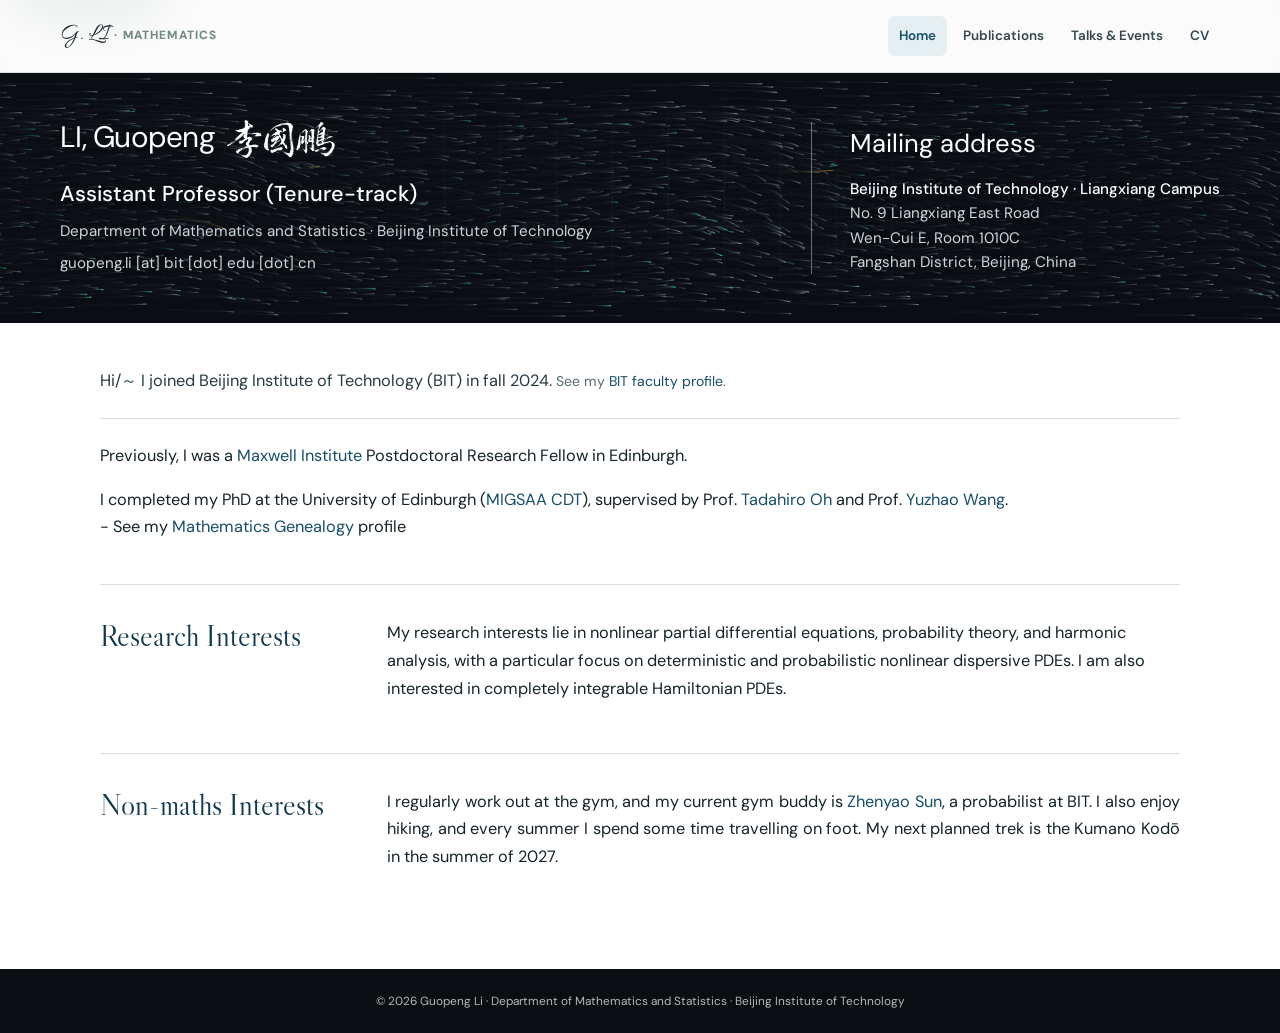
==== commit 752fa362: "Update the Home mailing address" ====
--- a/index.html
+++ b/index.html
@@ -18,7 +18,7 @@
   <link rel="canonical" href="https://guopengli-11.github.io/">
   <link rel="icon" href="/favicon.ico?v=black-g" sizes="16x16 32x32 48x48">
   <link rel="icon" href="/favicon.svg?v=black-g" type="image/svg+xml" sizes="any">
-  <link rel="stylesheet" href="styles.css?v=20261124-13">
+  <link rel="stylesheet" href="styles.css?v=20261124-17">
   <link rel="stylesheet" href="title-fonts.css?v=20260813-1">
   <script type="application/ld+json">
   {
@@ -64,7 +64,13 @@
           <p class="hero-affiliation">Department of Mathematics and Statistics · Beijing Institute of Technology</p>
           <p class="hero-email"><span>guopeng.li [at] bit [dot] edu [dot] cn</span></p>
         </div>
-        <address class="hero-address"><h2>Mailing address</h2><p><strong class="hero-address-institution">Beijing Institute of Technology</strong><br>No. 9 Liangxiang East Road · Liangxiang Campus<br>Wen-Cui Building E, Room 1010C<br>Fangshan District, Beijing, China</p></address>
+        <address class="hero-address">
+          <h2>Mailing address</h2>
+          <p><strong class="hero-address-institution">Beijing Institute of Technology · Liangxiang Campus</strong><br>
+            No. 9 Liangxiang East Road<br>
+            Wen-Cui E, Room 1010C<br>
+            Fangshan District, Beijing, China</p>
+        </address>
       </div>
     </section>
     <section class="page-main alt"><div class="section-inner home-profile">
--- a/styles.css
+++ b/styles.css
@@ -132,6 +132,9 @@
       position: relative; z-index: 1;
       width: min(var(--content), calc(100% - 42px)); margin: auto; padding: 22px 0;
       display: grid; grid-template-columns: minmax(0,1fr) 330px; align-items: center; gap: 72px;
+    }
+    @media (min-width: 931px) {
+      .home-wave-hero .hero-inner { grid-template-columns: minmax(0,1fr) fit-content(45%); }
     }
     .hero-copy { max-width: 710px; color: var(--hero-ink); text-shadow: var(--hero-letter-shadow); }
     .eyebrow { margin: 0 0 18px; color: rgba(255,255,255,.74); font-size: .76rem; font-weight: 700; letter-spacing: .18em; text-transform: uppercase; }
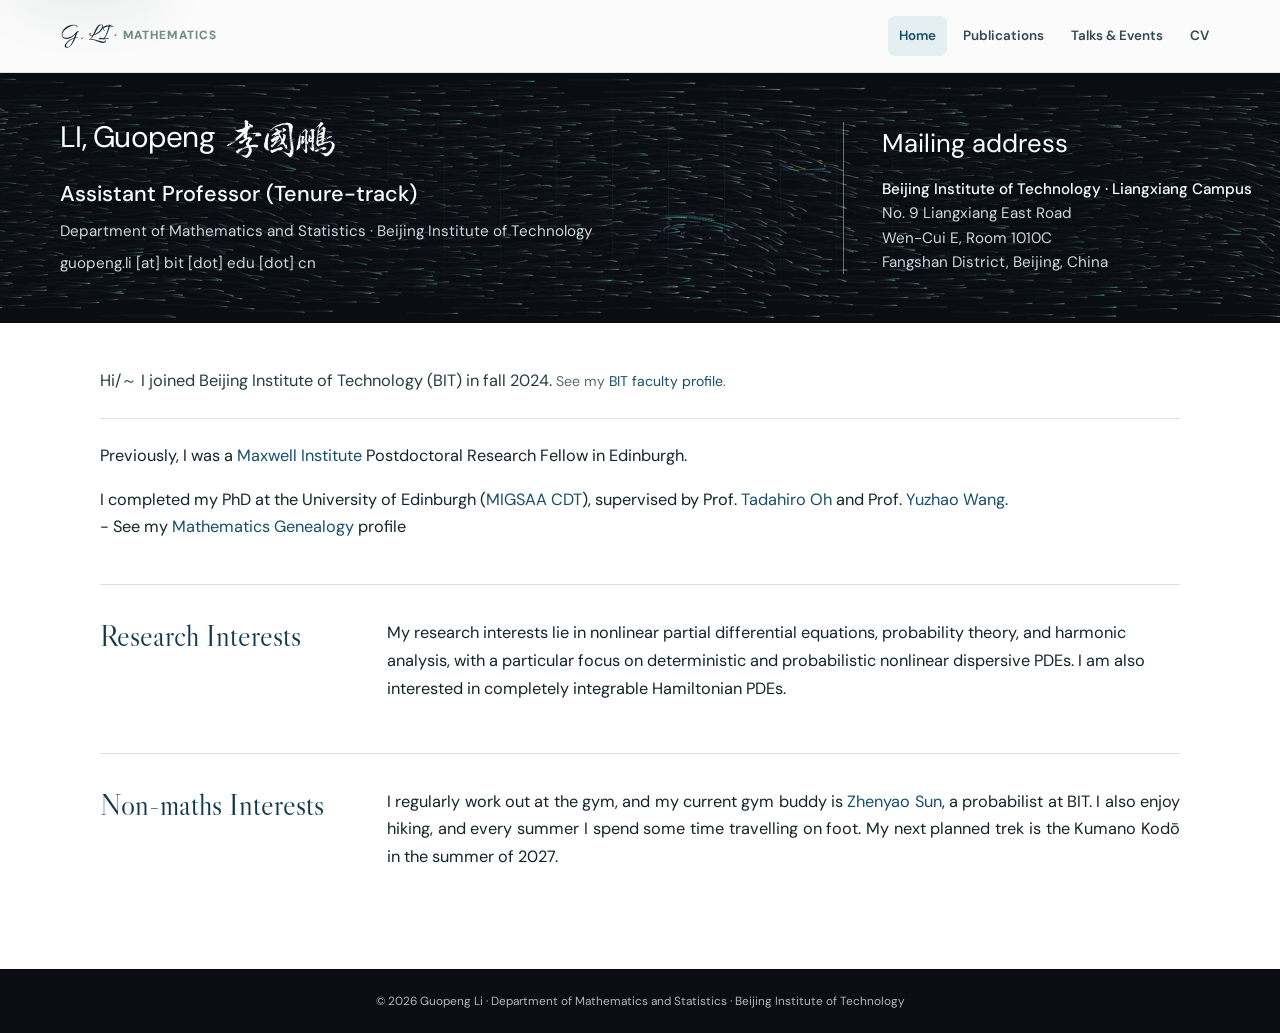
==== commit fc177011: "Give the Home mailing address more desktop spacing" ====
--- a/index.html
+++ b/index.html
@@ -18,7 +18,7 @@
   <link rel="canonical" href="https://guopengli-11.github.io/">
   <link rel="icon" href="/favicon.ico?v=black-g" sizes="16x16 32x32 48x48">
   <link rel="icon" href="/favicon.svg?v=black-g" type="image/svg+xml" sizes="any">
-  <link rel="stylesheet" href="styles.css?v=20261124-17">
+  <link rel="stylesheet" href="styles.css?v=20261124-18">
   <link rel="stylesheet" href="title-fonts.css?v=20260813-1">
   <script type="application/ld+json">
   {
--- a/styles.css
+++ b/styles.css
@@ -134,7 +134,12 @@
       display: grid; grid-template-columns: minmax(0,1fr) 330px; align-items: center; gap: 72px;
     }
     @media (min-width: 931px) {
-      .home-wave-hero .hero-inner { grid-template-columns: minmax(0,1fr) fit-content(45%); }
+      .home-wave-hero .hero-inner {
+        --address-offset: clamp(8px, calc((100vw - var(--content)) / 2 - 24px), 32px);
+        grid-template-columns: minmax(0,1fr) fit-content(45%);
+        column-gap: max(72px, calc(100px - var(--address-offset)));
+      }
+      .home-wave-hero .hero-address { transform: translateX(var(--address-offset)); }
     }
     .hero-copy { max-width: 710px; color: var(--hero-ink); text-shadow: var(--hero-letter-shadow); }
     .eyebrow { margin: 0 0 18px; color: rgba(255,255,255,.74); font-size: .76rem; font-weight: 700; letter-spacing: .18em; text-transform: uppercase; }
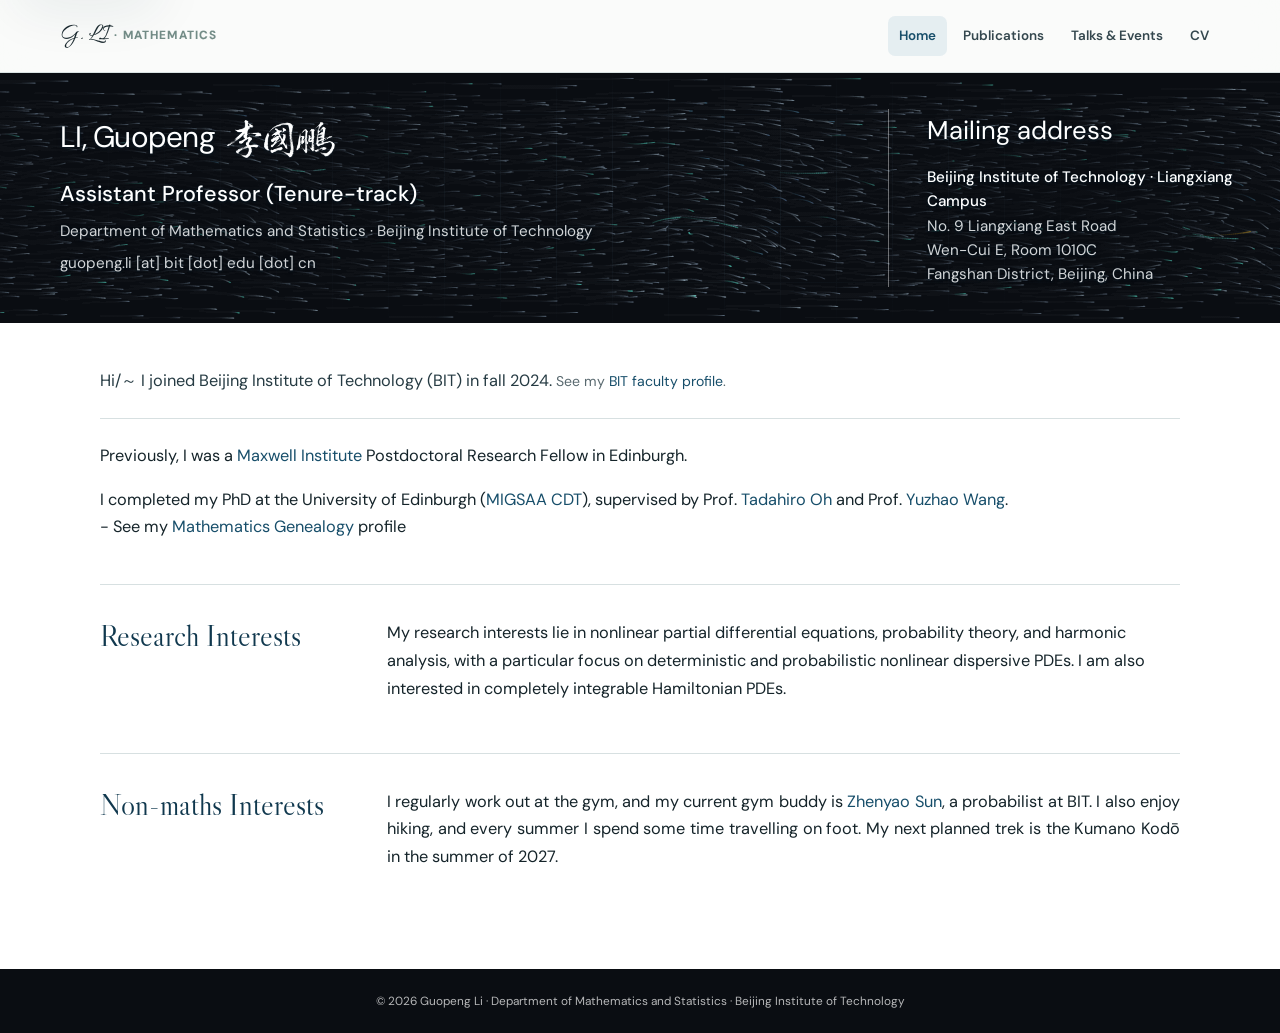
==== commit c4cd887d: "Align the Home mailing address with the desktop navigation" ====
--- a/index.html
+++ b/index.html
@@ -18,7 +18,7 @@
   <link rel="canonical" href="https://guopengli-11.github.io/">
   <link rel="icon" href="/favicon.ico?v=black-g" sizes="16x16 32x32 48x48">
   <link rel="icon" href="/favicon.svg?v=black-g" type="image/svg+xml" sizes="any">
-  <link rel="stylesheet" href="styles.css?v=20261124-18">
+  <link rel="stylesheet" href="styles.css?v=20261124-19">
   <link rel="stylesheet" href="title-fonts.css?v=20260813-1">
   <script type="application/ld+json">
   {
@@ -96,6 +96,46 @@
     </div>
   </footer>
   <script src="site.js"></script>
+  <script>
+    (() => {
+      const home = document.querySelector('.nav-list a[aria-current="page"]');
+      const hero = document.querySelector('.home-wave-hero');
+      const inner = hero.querySelector('.hero-inner');
+      const desktop = matchMedia('(min-width: 931px)');
+      let frame = 0;
+      let lastDivider, lastRoom;
+
+      function alignAddress() {
+        if (!desktop.matches) return;
+        const {left: anchor} = home.getBoundingClientRect();
+        const divider = anchor - inner.getBoundingClientRect().left;
+        const room = hero.getBoundingClientRect().right - anchor;
+        if (divider === lastDivider && room === lastRoom) return;
+        lastDivider = divider;
+        lastRoom = room;
+        inner.style.setProperty('--address-divider', divider + 'px');
+        inner.style.setProperty('--address-room', room + 'px');
+        inner.classList.add('is-address-aligned');
+      }
+
+      function scheduleAlignment() {
+        if (frame) return;
+        frame = requestAnimationFrame(() => {
+          frame = 0;
+          alignAddress();
+        });
+      }
+
+      alignAddress();
+      window.addEventListener('resize', scheduleAlignment);
+      document.fonts?.ready.then(scheduleAlignment);
+      if ('ResizeObserver' in window) {
+        const observer = new ResizeObserver(scheduleAlignment);
+        observer.observe(home.closest('.nav-list'));
+        observer.observe(hero);
+      }
+    })();
+  </script>
   <script type="module" src="ilw-hero.js?v=20261124-12"></script>
 </body>
 </html>
--- a/styles.css
+++ b/styles.css
@@ -140,6 +140,16 @@
         column-gap: max(72px, calc(100px - var(--address-offset)));
       }
       .home-wave-hero .hero-address { transform: translateX(var(--address-offset)); }
+      .home-wave-hero .hero-inner.is-address-aligned {
+        --address-gap: 112px;
+        grid-template-columns: minmax(0, calc(var(--address-divider) - var(--address-gap))) minmax(0, 1fr);
+        column-gap: var(--address-gap);
+      }
+      .home-wave-hero .is-address-aligned .hero-address {
+        width: max-content;
+        max-width: calc(var(--address-room) - 24px);
+        transform: none;
+      }
     }
     .hero-copy { max-width: 710px; color: var(--hero-ink); text-shadow: var(--hero-letter-shadow); }
     .eyebrow { margin: 0 0 18px; color: rgba(255,255,255,.74); font-size: .76rem; font-weight: 700; letter-spacing: .18em; text-transform: uppercase; }
